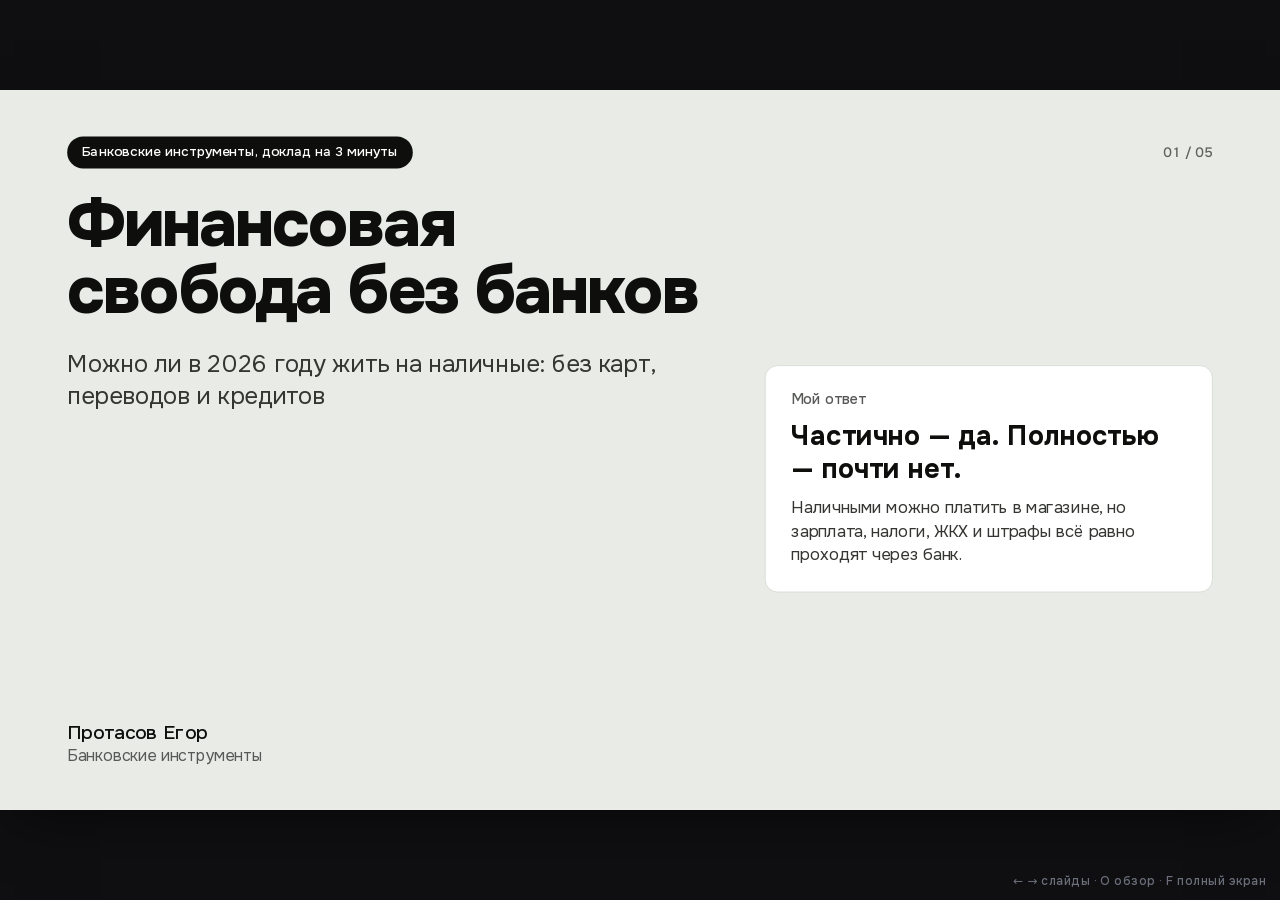
==== index.html @ 4c27ec91 "Дека: финансовая свобода без банков в 2026 году Co-Authored-By: Claude Opus 5.5 (1M context) <norepl" ====
<!doctype html>
<html lang="ru">
<head>
<meta charset="utf-8">
<meta name="viewport" content="width=device-width,initial-scale=1">
<meta name="robots" content="noindex, nofollow, noarchive, nosnippet">
<meta name="referrer" content="no-referrer">
<title>ЗАГОЛОВОК ДЕКИ</title>
<style>
@font-face{font-family: 'Onest'; font-style: normal; font-weight: 400 900; font-display: block; src:url([data-uri]) format('woff2'); unicode-range: U+0301, U+0400-045F, U+0490-0491, U+04B0-04B1, U+2116;}
@font-face{font-family: 'Onest'; font-style: normal; font-weight: 400 900; font-display: block; src:url([data-uri]) format('woff2'); unicode-range: U+0000-00FF, U+0131, U+0152-0153, U+02BB-02BC, U+02C6, U+02DA, U+02DC, U+0304, U+0308, U+0329, U+2000-206F, U+20AC, U+2122, U+2191, U+2193, U+2212, U+2215, U+FEFF, U+FFFD;}

:root{
  /* ТОКЕНЫ: палитра и шрифты берутся из DESIGN.md проекта. Меняется только этот блок,
     остальной CSS на токенах и переезжает на новую тему без правок. */
  --canvas:#E8EBE6; --surface:#FFFFFF; --ink:#0E0F0C; --charcoal:#343632; --slate:#565955; --steel:#5E615C;
  --hair:#D3D8CF; --hair2:#BCC3B6;
  --yel:#9FE870; --yel2:#8AD65C; --yel-l:#E2F6D5; --yel-d:#163300;
  --blue:#163300; --teal:#9FE870; --teal-l:#E2F6D5; --moss:#163300;
  --rose-l:#F8D4D5; --rose-d:#A72027; --coral:#E88A8E; --coral-l:#F8D4D5; --coral-d:#A72027;
  --orange-l:#FFE3CC; --orange-d:#7A3E00; --lav:#DDE7F0; --lav-d:#1F3A52; --ok:#2EAD4B; --dark:#163300;
  --fd:'Onest',system-ui,sans-serif; --ft:'Onest',system-ui,-apple-system,sans-serif; --fm:'Onest',system-ui,sans-serif;
}
*{box-sizing:border-box;margin:0;padding:0}
html,body{height:100%;background:#0F0F12;overflow:hidden}
body{font-family:var(--ft);color:var(--ink);-webkit-font-smoothing:antialiased;text-rendering:optimizeLegibility}
a{color:var(--blue)}

/* сцена 16:9 */
/* поля вокруг кадра подстраиваются под слайд: у тёмных и жёлтых рамка исчезает,
   светлый слайд лежит карточкой на глубоком фоне — белых полос по краям нет */
#stage{position:fixed;inset:0;overflow:hidden;background:var(--edge,#0F0F12);transition:background .3s ease}
#deck{position:absolute;left:50%;top:50%;width:1600px;height:900px;
  transform:translate(-50%,-50%) scale(var(--s,1));transform-origin:center center;
  background:var(--canvas);overflow:hidden;box-shadow:0 24px 70px -18px rgba(0,0,0,.55)}
/* режим снимка (?shot=1): без масштабирования сцены, кадр ровно 1600×900 — для QA и PDF */
html.shot,html.shot body{width:1600px;height:900px;background:#fff}
html.shot #stage{position:static;width:1600px;height:900px;background:#fff}
html.shot #deck{position:relative;left:auto;top:auto;transform:none;box-shadow:none}

/* слайд */
.s{position:absolute;inset:0;z-index:3;padding:58px 84px 54px;opacity:0;visibility:hidden;pointer-events:none;
  display:flex;flex-direction:column;background:var(--canvas)}
.s.live{opacity:1;visibility:visible;pointer-events:auto}
.s.dark{background:var(--dark);color:#fff}
.s.yellow{background:var(--yel)}

.top{display:flex;justify-content:space-between;align-items:center;margin-bottom:28px;flex:none}
.pill{font:500 17px/1 var(--ft);background:var(--ink);color:#fff;border-radius:999px;padding:11px 18px 12px;letter-spacing:.005em}
.dark .pill{background:#fff;color:var(--ink)}
.yellow .pill{background:var(--ink)}
.cnt{font:500 17px/1 var(--ft);color:var(--steel);font-variant-numeric:tabular-nums}
.dark .cnt{color:rgba(255,255,255,.55)}

h1{font:800 54px/1.06 var(--fd);letter-spacing:-.025em;margin:0 0 24px;max-width:1330px}
h1.xl{font-size:66px;line-height:1.04}
h1.md{font-size:42px}
.lead{font:400 27px/1.38 var(--ft);color:var(--charcoal);max-width:1180px;margin-bottom:26px}
.dark .lead{color:rgba(255,255,255,.72)}
.body{flex:1;min-height:0;display:flex;flex-direction:column}
.fill{flex:1;min-height:0}
.row{display:flex;gap:24px;align-items:stretch}
.row>*{min-width:0}
.g2,.g3,.g4,.g5{display:grid;gap:22px}
.g2{grid-template-columns:repeat(2,minmax(0,1fr))}
.g3{grid-template-columns:repeat(3,minmax(0,1fr))}
.g4{grid-template-columns:repeat(4,minmax(0,1fr))}
.g5{grid-template-columns:repeat(5,minmax(0,1fr))}
.g2>*,.g3>*,.g4>*,.g5>*{min-width:0}
.foot{margin-top:auto;padding-top:18px;font:400 18px/1.35 var(--ft);color:var(--steel)}
.foot b{color:var(--slate);font-weight:500}
.dark .foot{color:rgba(255,255,255,.5)}
.hl{background:var(--yel);padding:0 .14em;border-radius:5px;-webkit-box-decoration-break:clone;box-decoration-break:clone;color:var(--ink)}
.mono{font-family:var(--fm);font-weight:500}
b,strong{font-weight:600}

/* стикеры и карточки */
.sticky{border-radius:26px;padding:28px 30px;display:flex;flex-direction:column;gap:12px;min-height:0}
.sticky.tight{padding:22px 26px;gap:9px}
.sticky h4{font:500 24px/1.22 var(--fd);letter-spacing:-.01em}
.sticky p{font:400 21px/1.4 var(--ft);color:var(--charcoal)}
.sticky .big{font:600 62px/1 var(--fd);letter-spacing:-.03em;margin:4px 0 2px}
.sticky .lab{font:500 17px/1.3 var(--ft);color:var(--slate)}
.teal{background:var(--teal-l)} .teal .lab{color:var(--moss)}
.lav{background:var(--lav)} .lav .lab{color:var(--lav-d)}
.yel{background:var(--yel-l)} .yel .lab{color:var(--yel-d)}
.rose{background:var(--rose-l)} .rose .lab{color:var(--rose-d)}
.coral{background:var(--coral-l)} .coral .lab{color:var(--coral-d)}
.orange{background:var(--orange-l)} .orange .lab{color:var(--orange-d)}
.grey{background:var(--surface)}
.gold{background:var(--yel)}
.card{background:var(--surface);border:1px solid var(--hair);border-radius:16px;padding:22px 24px;display:flex;flex-direction:column;gap:10px;min-height:0}
.card h4{font:500 22px/1.25 var(--fd)}
.card p{font:400 20px/1.4 var(--ft);color:var(--charcoal)}
.dark .card{background:#2A2A2E;border-color:#3A3A40;color:#fff}
.dark .card p{color:rgba(255,255,255,.72)}

/* большая цифра */
.stat .n{font:600 82px/1 var(--fd);letter-spacing:-.035em;font-variant-numeric:tabular-nums}
.stat .n small{font-size:.5em;letter-spacing:-.02em}
.stat .l{font:400 21px/1.35 var(--ft);color:var(--slate);margin-top:10px;max-width:34ch}
.dark .stat .l{color:rgba(255,255,255,.62)}
.stat.sm .n{font-size:56px}

/* плитки логотипов */
.tiles{display:flex;flex-wrap:wrap;gap:14px;align-items:flex-start}
.tl{display:flex;flex-direction:column;align-items:center;gap:9px;font:500 16px/1.2 var(--ft);color:var(--slate);text-align:center;width:112px}
.tl.w{width:auto}
.tile{height:86px;min-width:86px;background:#fff;border:1px solid var(--hair);border-radius:18px;display:grid;place-items:center;padding:0 12px}
.tile .ic{width:46px;height:46px;fill:currentColor;display:block}
.tile.word{font:600 21px/1 var(--fd);letter-spacing:-.02em;padding:0 22px;white-space:nowrap}
.tile.sm{height:64px;min-width:64px;border-radius:14px}
.tile.sm .ic{width:34px;height:34px}
.tile.sm.word{font-size:17px;padding:0 16px}
.tile.big{height:120px;min-width:120px;border-radius:26px}
.tile.big .ic{width:66px;height:66px}
.tile.big.word{font-size:28px;padding:0 30px}
.dark .tile{border-color:transparent}

/* иконки-штрихи */
.ui{width:42px;height:42px;fill:none;stroke:currentColor;stroke-width:1.9;stroke-linecap:round;stroke-linejoin:round;flex:none}
.ui.lg{width:56px;height:56px;stroke-width:1.7}
.ui.sm{width:30px;height:30px;stroke-width:2.1}
.ui.xs{width:24px;height:24px;stroke-width:2.2}

/* список «работает / не работает» */
.plist{display:flex;flex-direction:column;gap:12px;margin-top:2px;list-style:none;min-width:0}
.plist li{display:grid;grid-template-columns:24px minmax(0,1fr);gap:14px;align-items:start;min-width:0}
.plist li>div{min-width:0}
.plist b{display:block;font:500 20px/1.26 var(--fd);letter-spacing:-.005em;margin-bottom:3px}
.plist i{display:block;font:400 18px/1.32 var(--ft);font-style:normal;color:var(--charcoal)}

/* окно браузера */
.browser{background:#fff;border:1px solid var(--hair);border-radius:16px;overflow:hidden;box-shadow:rgba(5,0,56,.08) 0 12px 32px -4px;display:flex;flex-direction:column;min-height:0;align-self:center;width:100%}
.browser .bar{height:40px;flex:none;background:var(--surface);border-bottom:1px solid var(--hair);display:flex;align-items:center;gap:8px;padding:0 14px}
.browser .bar i{width:11px;height:11px;border-radius:50%;background:var(--hair2);flex:none}
.browser .url{margin-left:10px;flex:1;height:25px;background:#fff;border:1px solid var(--hair);border-radius:8px;font:500 14px/23px var(--fm);color:var(--slate);padding:0 10px;overflow:hidden;white-space:nowrap;text-overflow:ellipsis}
.browser .shot{flex:none;aspect-ratio:1200/750;overflow:hidden;background:#fff}
.browser .shot img{display:block;width:100%;height:100%;object-fit:contain;object-position:center}

/* пайплайн шагов */
.pipe{display:flex;gap:16px;align-items:stretch;min-height:0}
.pipe .step{flex:1;min-width:0;background:var(--surface);border-radius:22px;padding:24px 26px;display:flex;flex-direction:column;gap:10px}
.pipe .arr{flex:none;width:30px;display:grid;place-items:center;color:var(--hair2)}
.pipe .arr svg{width:22px;height:22px;fill:none;stroke:currentColor;stroke-width:2.4;stroke-linecap:round;stroke-linejoin:round}
.step h4{font:500 23px/1.22 var(--fd)}
.step p{font:400 20px/1.4 var(--ft);color:var(--charcoal)}
.step .hd{display:flex;align-items:center;gap:14px;margin-bottom:4px}
.num{width:44px;height:44px;border-radius:50%;background:var(--ink);color:#fff;font:600 19px/44px var(--fd);text-align:center;flex:none;font-variant-numeric:tabular-nums}
.num.y{background:var(--yel);color:var(--ink)}
.num.w{background:#fff;color:var(--ink)}
.dark .num{background:var(--yel);color:var(--ink)}

/* нумерованная легенда рядом со схемой или макетом */
.legend{display:flex;flex-direction:column;gap:14px}
.legend .li{display:flex;gap:14px;align-items:flex-start}
.legend .li .m{width:32px;height:32px;border-radius:50%;background:var(--ink);color:#fff;font:600 15px/32px var(--fd);text-align:center;flex:none}
.legend .li h5{font:500 21px/1.25 var(--fd);margin-bottom:4px}
.legend .li p{font:400 19px/1.38 var(--ft);color:var(--charcoal)}

/* таблица */
.tbl{display:grid;grid-template-columns:230px minmax(0,1fr) minmax(0,1fr);border-top:2px solid var(--ink)}
.tbl>div{padding:16px 18px;border-bottom:1px solid var(--hair);font:400 21px/1.35 var(--ft);color:var(--charcoal);min-width:0}
.tbl .h{font:500 19px/1.2 var(--ft);color:var(--slate);padding-top:12px;padding-bottom:12px}
.tbl.dense>div{padding-top:11px;padding-bottom:11px}
.tbl .k{font:500 21px/1.3 var(--fd);color:var(--ink);letter-spacing:-.01em}
.tbl .geo{background:var(--rose-l)}

/* чек-лист */
.chk{display:grid;grid-template-columns:repeat(2,minmax(0,1fr));gap:16px 22px}
.ck{display:flex;gap:18px;align-items:flex-start;padding:20px 24px;background:var(--surface);border-radius:18px;min-height:0}
.ck h5{font:500 22px/1.25 var(--fd);margin-bottom:6px}
.ck p{font:400 19px/1.38 var(--ft);color:var(--charcoal)}
.ck .mono{font-size:18px;color:var(--ink);background:#fff;border:1px solid var(--hair);border-radius:6px;padding:1px 7px}

/* словарь */
.kv{display:grid;grid-template-columns:repeat(3,minmax(0,1fr));gap:18px}
.kv .it{background:var(--surface);border-radius:20px;padding:24px 26px;display:flex;flex-direction:column;gap:8px}
.kv .k{font:500 25px/1.2 var(--fd);letter-spacing:-.01em}
.kv .k small{font:500 17px/1.2 var(--fm);color:var(--slate);display:block;margin-top:5px}
.kv .v{font:400 20px/1.4 var(--ft);color:var(--charcoal)}

/* график */
.chart{display:flex;flex-direction:column;gap:12px;min-height:0}
.chart svg{display:block;max-width:100%;height:auto}
.chart .cap{font:400 18px/1.35 var(--ft);color:var(--slate)}
.leg{display:flex;gap:22px;flex-wrap:wrap;font:500 18px/1.2 var(--ft);color:var(--slate)}
.leg i{width:14px;height:14px;border-radius:4px;display:inline-block;margin-right:8px;vertical-align:-2px}
.ax{font:500 15px var(--ft);fill:var(--steel)}
.val{font:600 17px var(--fd);fill:var(--ink)}
.val.w{fill:#fff}

/* запрос-карточка */
.qcard{background:#fff;border:1px solid var(--hair);border-radius:16px;padding:18px 20px;display:flex;flex-direction:column;gap:8px}
.qcard .q{font:500 21px/1.3 var(--fm);color:var(--ink);word-break:break-word}
.qcard .meta{font:400 17px/1.3 var(--ft);color:var(--slate)}

/* разделители */
.divn{font:600 150px/1 var(--fd);letter-spacing:-.045em;color:var(--yel);font-variant-numeric:tabular-nums}
.divt{font:600 62px/1.06 var(--fd);letter-spacing:-.025em;max-width:1000px}
.divs{font:400 26px/1.42 var(--ft);color:rgba(255,255,255,.66);max-width:900px;margin-top:22px}
.divlist{display:flex;flex-direction:column;gap:14px;font:400 23px/1.35 var(--ft);color:rgba(255,255,255,.72)}
.divlist span{padding-left:22px;position:relative}
.divlist span::before{content:"";position:absolute;left:0;top:.55em;width:9px;height:9px;border-radius:50%;background:var(--yel)}

/* обложка */
.cover h1{font-size:96px;line-height:.98;letter-spacing:-.035em;margin:0}
.cover .sub{font:400 30px/1.35 var(--ft);color:var(--charcoal);max-width:760px;margin-top:28px}
.cover .who{margin-top:auto;display:flex;gap:40px;align-items:flex-end}
.cover .who b{font:500 24px/1.3 var(--ft)}
.cover .who span{font:400 20px/1.35 var(--ft);color:var(--slate)}
.stack{position:relative}
.stack .tile{position:absolute;box-shadow:rgba(5,0,56,.10) 0 10px 26px -6px}

/* источники */
.src{display:grid;grid-template-columns:1fr 1fr;gap:0 26px;align-content:start}
.srow{display:grid;grid-template-columns:minmax(0,1fr) auto;gap:3px 16px;padding:9px 0;border-bottom:1px solid var(--hair);align-items:baseline}
.srow .num{width:auto;height:auto;border-radius:0;background:none;color:var(--ink);font:500 18px/1.28 var(--ft);text-align:left}
.srow .lnk{font:500 14px/1.3 var(--fm);color:var(--blue);white-space:nowrap}
.srow .whr{grid-column:1/-1;font:400 15px/1.28 var(--ft);color:var(--steel)}

/* анимация появления — только там, где порядок имеет смысл */
.s.live .r{animation:up .5s cubic-bezier(.22,.75,.2,1) both;animation-delay:calc(var(--i,0)*90ms)}
@keyframes up{from{opacity:0;transform:translateY(12px)}to{opacity:1;transform:none}}

/* переход */
#wipe{position:absolute;inset:0;z-index:20;pointer-events:none;opacity:0;background:var(--yel)}
#wipe.go{animation:sweep .38s cubic-bezier(.62,0,.36,1)}
@keyframes sweep{0%{opacity:1;transform:scaleX(0);transform-origin:left center}48%{opacity:1;transform:scaleX(1);transform-origin:left center}
  52%{opacity:1;transform:scaleX(1);transform-origin:right center}100%{opacity:1;transform:scaleX(0);transform-origin:right center}}
.s.in{animation:slidein .32s cubic-bezier(.22,.75,.2,1)}
@keyframes slidein{0%{opacity:0;transform:translateY(var(--dy,10px))}100%{opacity:1;transform:none}}

/* обзор: миниатюры настоящих слайдов с подписью */
#ov{position:fixed;inset:0;z-index:40;background:#0F0F12;display:none;
  grid-template-columns:repeat(auto-fill,minmax(280px,1fr));gap:22px 20px;padding:34px 34px 44px;overflow:auto;align-content:start}
#ov.on{display:grid}
.ovc{background:none;border:0;padding:0;margin:0;cursor:pointer;display:flex;flex-direction:column;gap:9px;text-align:left;font-family:var(--ft)}
.ovc:focus-visible{outline:none}
.ovf{position:relative;width:100%;aspect-ratio:16/9;border-radius:10px;overflow:hidden;background:var(--canvas);
  outline:2px solid transparent;outline-offset:2px;transition:outline-color .15s}
.ovc:hover .ovf,.ovc:focus-visible .ovf,.ovc.cur .ovf{outline-color:var(--yel)}
.ovf .mini{position:absolute;left:0;top:0;width:1600px;height:900px;transform-origin:0 0;
  opacity:1!important;visibility:visible!important;pointer-events:none;animation:none!important}
.ovf .mini *{animation:none!important}
.ovcap{display:flex;gap:9px;align-items:baseline;min-width:0}
.ovcap .n{font:500 12px/1.3 var(--fm);color:#6B6F7A;font-variant-numeric:tabular-nums;flex:none}
.ovcap .t{font:400 14px/1.3 var(--ft);color:rgba(255,255,255,.86);overflow:hidden;text-overflow:ellipsis;white-space:nowrap}
.ovc.cur .ovcap .t{color:var(--yel)}
#help{position:fixed;right:14px;bottom:11px;z-index:30;font:500 12px var(--ft);color:#6B6F7A;letter-spacing:.04em;transition:opacity .5s;pointer-events:none}
#help.hide{opacity:0}
:focus-visible{outline:2px solid var(--blue);outline-offset:3px}
@media (prefers-reduced-motion:reduce){#wipe.go,.s.in{animation:none}.s.live .r{animation:none;opacity:1;transform:none}#stage{transition:none}}

/* печать */
@media print{
  @page{size:1600px 900px;margin:0}
  #stage{background:#fff!important}
  #deck{box-shadow:none!important}
  html,body{overflow:visible;height:auto;background:#fff}
  #stage{position:static;display:block}
  #deck{position:static;left:auto;top:auto;transform:none;width:1600px;height:auto;overflow:visible}
  #help,#ov,#wipe{display:none!important}
  .s{position:relative;inset:auto;width:1600px;height:900px;opacity:1!important;visibility:visible!important;page-break-after:always;break-after:page}
  .s:last-of-type{page-break-after:auto;break-after:auto}
  .s .r{opacity:1!important;transform:none!important;animation:none!important}
}

/* ═══ тема «без банков»: вердикты и сцена касс ═══ */
.vd{display:inline-flex;align-items:center;gap:8px;border-radius:999px;padding:8px 16px 9px;font:600 19px/1.1 var(--ft);white-space:nowrap}
.vd.vcash{background:var(--orange-l);color:var(--orange-d)}
.vd.vbank{background:#fff;color:var(--ink);box-shadow:inset 0 0 0 1.5px var(--hair2)}
.vd.vcard{background:var(--yel);color:var(--yel-d)}
.vd.vno{background:var(--coral-l);color:var(--coral-d)}
.vd i{width:10px;height:10px;border-radius:50%;background:currentColor;flex:none}
.day{display:grid;grid-template-columns:minmax(0,.9fr) minmax(0,1.5fr) 270px;border-top:2px solid var(--ink)}
.day>div{padding:11px 16px;border-bottom:1px solid var(--hair2);font:400 20px/1.32 var(--ft);color:var(--charcoal);min-width:0;display:flex;align-items:center}
.day .h{font:500 18px/1.2 var(--ft);color:var(--slate);padding-top:10px;padding-bottom:10px}
.day .k{font:700 22px/1.2 var(--fd);color:var(--ink);gap:12px}
.day .k .ui{width:28px;height:28px;flex:none}
.lanes{display:flex;gap:16px;align-items:flex-end}
.lane{flex:1;min-width:0;display:flex;flex-direction:column;align-items:center;gap:12px}
.queue{display:flex;flex-direction:column;align-items:center;gap:8px}
.person{width:48px;height:48px;border-radius:50%;background:var(--orange-d);display:grid;place-items:center}
.person .ui{width:28px;height:28px;stroke:#fff}
.person.free{background:transparent;box-shadow:inset 0 0 0 2px var(--hair2)}
.till{width:100%;height:150px;border-radius:20px;display:flex;flex-direction:column;align-items:center;justify-content:center;gap:8px;padding:0 8px;text-align:center;font:600 18px/1.2 var(--ft)}
.till .ui{width:34px;height:34px}
.till.cash{background:var(--orange-l);color:var(--orange-d)}
.till.self{background:var(--yel);color:var(--yel-d)}
.facts{display:flex;flex-direction:column;gap:20px;min-width:0}
.facts .fi{display:grid;grid-template-columns:30px minmax(0,1fr);gap:16px;align-items:start;min-width:0}
.facts .fi>div{min-width:0}
.facts b{display:block;font:700 24px/1.2 var(--fd);color:var(--ink);margin-bottom:4px}
.facts i{display:block;font:400 20px/1.36 var(--ft);font-style:normal;color:var(--charcoal)}
.lane .cap{font:500 17px/1.25 var(--ft);color:var(--slate);text-align:center}
</style>
</head>
<body>
<div id="stage"><div id="deck"><svg xmlns="http://www.w3.org/2000/svg" style="display:none"></svg>
<div id="wipe"></div><section class="s cover" data-t="Обложка"><div class="top"><span class="pill">Банковские инструменты, доклад на 3 минуты</span><span class="cnt"></span></div><div class="body cover"><div class="row fill" style="gap:48px"><div style="flex:1;display:flex;flex-direction:column;min-width:0"><h1 style="font-size:84px;line-height:1">Финансовая свобода без банков</h1><p class="sub">Можно ли в 2026 году жить на наличные: без карт, переводов и кредитов</p><div class="who"><div><b>Протасов Егор</b><br><span>Банковские инструменты</span></div></div></div><div style="width:560px;flex:none;display:flex;flex-direction:column;gap:18px;justify-content:center"><div class="card" style="padding:30px 32px;gap:14px"><span class="lab" style="font:500 18px/1.3 var(--ft);color:var(--slate)">Мой ответ</span><p style="font:700 34px/1.2 var(--fd);color:var(--ink)">Частично — да. Полностью — почти нет.</p><p style="font:400 21px/1.4 var(--ft)">Наличными можно платить в магазине, но зарплата, налоги, ЖКХ и штрафы всё равно проходят через банк.</p></div></div></div></div></section><section class="s " data-t="Один день без карты"><div class="top"><span class="pill">Один день без карты</span><span class="cnt"></span></div><h1>Наличными просто проходят два платежа из восьми. Ещё три — только в отделении</h1><div class="body"><div class="day" style="margin:auto 0"><div class="h">Платёж</div><div class="h">Как заплатить без карты</div><div class="h">Итог</div><div class="k"><svg class="ui " viewBox="0 0 24 24" aria-hidden="true"><path d="M3.5 7.5h15a2 2 0 0 1 2 2v9a2 2 0 0 1-2 2h-15z"/><path d="M3.5 7.5 15 3.5v4"/><circle cx="16.5" cy="14" r="1.2"/></svg>Зарплата</div><div>Законно в кассе (ст. 136 ТК), но 86% получают доход на карту</div><div><span class="vd vcash"><i></i>можно, но редко</span></div><div class="k"><svg class="ui " viewBox="0 0 24 24" aria-hidden="true"><path d="M3 11.5 12 4l9 7.5"/><path d="M5.5 10v10h13V10"/></svg>ЖКХ</div><div>На почте или в кассе банка, обычно с комиссией</div><div><span class="vd vbank"><i></i>только в отделении</span></div><div class="k"><svg class="ui " viewBox="0 0 24 24" aria-hidden="true"><path d="M6 2.5h9l3 3v16H6z"/><path d="M9 10h6M9 14h6M9 18h3"/></svg>Налоги</div><div>По квитанции в банке, на почте или в МФЦ</div><div><span class="vd vbank"><i></i>только в отделении</span></div><div class="k"><svg class="ui " viewBox="0 0 24 24" aria-hidden="true"><path d="M4 16.5V12l2-5h12l2 5v4.5"/><path d="M3 16.5h18"/><circle cx="7.5" cy="16.5" r="1.8"/><circle cx="16.5" cy="16.5" r="1.8"/><path d="M4.5 12h15"/></svg>Штрафы ГИБДД</div><div>В кассе банка или на почте, возможна комиссия</div><div><span class="vd vbank"><i></i>только в отделении</span></div><div class="k"><svg class="ui " viewBox="0 0 24 24" aria-hidden="true"><rect x="3.5" y="3.5" width="17" height="17" rx="3"/><path d="M9.5 17V7.5h3.5a3 3 0 0 1 0 6H9.5"/></svg>Парковка в Москве</div><div>Паркоматы наличные не берут, 95% платят в приложении</div><div><span class="vd vcard"><i></i>только через банк</span></div><div class="k"><svg class="ui " viewBox="0 0 24 24" aria-hidden="true"><path d="M5 8h14l-1 12.5H6z"/><path d="M9 8V6.5a3 3 0 0 1 6 0V8"/></svg>Маркетплейс</div><div>WB — только онлайн, Ozon — через свои банкоматы до 15 тыс. ₽</div><div><span class="vd vcard"><i></i>только через банк</span></div><div class="k"><svg class="ui " viewBox="0 0 24 24" aria-hidden="true"><rect x="2.5" y="5.5" width="19" height="13" rx="2.2"/><path d="M2.5 10h19"/><path d="M6 15h4"/></svg>Касса самообслуживания</div><div>Только карта и СБП, наличные не принимает</div><div><span class="vd vcard"><i></i>только через банк</span></div><div class="k"><svg class="ui " viewBox="0 0 24 24" aria-hidden="true"><path d="M3.5 9.5 5 4.5h14l1.5 5"/><path d="M3.5 9.5h17v2a2.8 2.8 0 0 1-5.6 0 2.8 2.8 0 0 1-5.8 0 2.8 2.8 0 0 1-5.6 0z"/><path d="M5 12.5v8h14v-8"/></svg>Касса с кассиром</div><div>Обязана принять наличные: ст. 140 ГК, штраф до 50 тыс. ₽</div><div><span class="vd vcash"><i></i>наличными можно</span></div></div><p class="foot">ТК РФ ст. 136, НК РФ ст. 45, ГК РФ ст. 140, КоАП ст. 14.8; Почта России; АМПП (2023); РБК и iXBT — Ozon, 28.09.2026; X5 (2023); доход на карту — опрос Банка России о платёжном поведении, 2025.</p></div></section><section class="s " data-t="Безнал растёт"><div class="top"><span class="pill">Куда движется</span><span class="cnt"></span></div><h1>Безнал за шесть лет вырос с 65 до 88% розничных покупок, банкоматов стало на треть меньше</h1><div class="body"><div class="row fill" style="gap:34px;align-items:center"><div class="chart" style="flex:1.3"><svg viewBox="0 0 860 470" width="860" height="470" aria-hidden="true"><line x1="64" x2="830" y1="420.0" y2="420.0" stroke="#C9D0C3" stroke-width="1"/><text class="ax" x="54" y="425.0" text-anchor="end">50%</text><line x1="64" x2="830" y1="342.0" y2="342.0" stroke="#C9D0C3" stroke-width="1"/><text class="ax" x="54" y="347.0" text-anchor="end">60%</text><line x1="64" x2="830" y1="264.0" y2="264.0" stroke="#C9D0C3" stroke-width="1"/><text class="ax" x="54" y="269.0" text-anchor="end">70%</text><line x1="64" x2="830" y1="186.0" y2="186.0" stroke="#C9D0C3" stroke-width="1"/><text class="ax" x="54" y="191.0" text-anchor="end">80%</text><line x1="64" x2="830" y1="108.0" y2="108.0" stroke="#C9D0C3" stroke-width="1"/><text class="ax" x="54" y="113.0" text-anchor="end">90%</text><line x1="64" x2="830" y1="30.0" y2="30.0" stroke="#C9D0C3" stroke-width="1"/><text class="ax" x="54" y="35.0" text-anchor="end">100%</text><path d="M64.0,420 L64.0,305.3 L191.7,261.7 L319.3,240.6 L447.0,200.8 L574.7,159.5 L702.3,140.8 L830.0,123.6 L830.0,420 Z" fill="#E2F6D5"/><path d="M64.0,305.3 L191.7,261.7 L319.3,240.6 L447.0,200.8 L574.7,159.5 L702.3,140.8 L830.0,123.6" fill="none" stroke="#163300" stroke-width="4" stroke-linejoin="round"/><circle cx="64.0" cy="305.3" r="6" fill="#fff" stroke="#163300" stroke-width="3"/><text class="val" x="64.0" y="287.3" text-anchor="middle" style="font-size:18px">64,7%</text><text class="ax" x="64.0" y="454" text-anchor="middle" style="font-size:17px">2019</text><circle cx="191.7" cy="261.7" r="6" fill="#fff" stroke="#163300" stroke-width="3"/><text class="val" x="191.7" y="243.7" text-anchor="middle" style="font-size:18px">70,3%</text><text class="ax" x="191.7" y="454" text-anchor="middle" style="font-size:17px">2020</text><circle cx="319.3" cy="240.6" r="6" fill="#fff" stroke="#163300" stroke-width="3"/><text class="val" x="319.3" y="222.6" text-anchor="middle" style="font-size:18px">≈73%</text><text class="ax" x="319.3" y="454" text-anchor="middle" style="font-size:17px">2021</text><circle cx="447.0" cy="200.8" r="6" fill="#fff" stroke="#163300" stroke-width="3"/><text class="val" x="447.0" y="182.8" text-anchor="middle" style="font-size:18px">78,1%</text><text class="ax" x="447.0" y="454" text-anchor="middle" style="font-size:17px">2022</text><circle cx="574.7" cy="159.5" r="6" fill="#fff" stroke="#163300" stroke-width="3"/><text class="val" x="574.7" y="141.5" text-anchor="middle" style="font-size:18px">83,4%</text><text class="ax" x="574.7" y="454" text-anchor="middle" style="font-size:17px">2023</text><circle cx="702.3" cy="140.8" r="6" fill="#fff" stroke="#163300" stroke-width="3"/><text class="val" x="702.3" y="122.8" text-anchor="middle" style="font-size:18px">85,8%</text><text class="ax" x="702.3" y="454" text-anchor="middle" style="font-size:17px">2024</text><circle cx="830.0" cy="123.6" r="9" fill="#9FE870" stroke="#163300" stroke-width="3"/><text class="val" x="836.0" y="105.6" text-anchor="end" style="font-size:24px">88,0%</text><text class="ax" x="830.0" y="454" text-anchor="middle" style="font-size:17px">2025</text></svg><div class="leg"><span>доля безналичных платежей в розничном обороте, Банк России</span></div></div><div style="flex:1;display:flex;flex-direction:column;gap:16px"><div class="facts"><div class="fi"><svg class="ui sm" viewBox="0 0 24 24" aria-hidden="true"><rect x="2.5" y="5.5" width="19" height="13" rx="2.2"/><path d="M2.5 10h19"/><path d="M6 15h4"/></svg><div><b>94% взрослых с картой</b><i>86% получают доход сразу на карту.</i></div></div><div class="fi"><svg class="ui sm" viewBox="0 0 24 24" aria-hidden="true"><rect x="2.5" y="6" width="19" height="12" rx="1.8"/><circle cx="12" cy="12" r="2.6"/><path d="M6 9.5v5M18 9.5v5"/></svg><div><b>Банкоматов −32%</b><i>Было 202,6 тыс. в начале 2020 года, стало 137,9 тыс.</i></div></div><div class="fi"><svg class="ui sm" viewBox="0 0 24 24" aria-hidden="true"><path d="M3 11.5 12 4l9 7.5"/><path d="M5.5 10v10h13V10"/></svg><div><b>Офисов банков всё меньше</b><i>22 355 в начале 2026 года, 20 869 на 1 сентября.</i></div></div><div class="fi"><svg class="ui sm" viewBox="0 0 24 24" aria-hidden="true"><path d="M13 2.5 5 13.5h6l-1 8 8-11h-6z"/></svg><div><b>СБП: 18,3 млрд переводов</b><i>За 2025 год на 103 трлн ₽, в 1,4 раза больше, чем годом раньше.</i></div></div></div></div></div><p class="foot">Банк России: стратегии НПС 2021–2023, итоги 2022 и 2023 годов; 2024–2025 — Интерфакс со ссылкой на ЦБ; 2021 — около 73%, округлено ЦБ. Банкоматы и офисы — статистика НПС и банковского сектора; СБП — обзор за IV кв. 2025; карты — опрос ЦБ и НАФИ, 2025.</p></div></section><section class="s " data-t="Что дальше"><div class="top"><span class="pill">Что дальше</span><span class="cnt"></span></div><h1>Государство ведёт платежи в цифру, а наличных на руках вдвое больше, чем в 2020 году</h1><div class="body"><div class="g2" style="margin:auto 0;align-items:stretch"><div class="sticky teal tight"><span class="lab">Толкает в безнал</span><div class="facts"><div class="fi"><svg class="ui sm" viewBox="0 0 24 24" aria-hidden="true"><path d="M3.5 7.5h15a2 2 0 0 1 2 2v9a2 2 0 0 1-2 2h-15z"/><path d="M3.5 7.5 15 3.5v4"/><circle cx="16.5" cy="14" r="1.2"/></svg><div><b>Цифровой рубль с 1 сентября 2026</b><i>Крупнейшие банки и магазины с выручкой от 120 млн ₽. За три недели почти 200 тыс. счетов. С 2027 и 2028 года — остальные.</i></div></div><div class="fi"><svg class="ui sm" viewBox="0 0 24 24" aria-hidden="true"><rect x="3.5" y="3.5" width="7" height="7" rx="1"/><rect x="13.5" y="3.5" width="7" height="7" rx="1"/><rect x="3.5" y="13.5" width="7" height="7" rx="1"/><path d="M13.5 13.5h3v3M20.5 13.5v7h-4M13.5 17.5v3"/></svg><div><b>QR и биометрия</b><i>1,1 млрд оплат за второй квартал 2026 года на 1,7 трлн ₽.</i></div></div><div class="fi"><svg class="ui sm" viewBox="0 0 24 24" aria-hidden="true"><rect x="2.5" y="5.5" width="19" height="13" rx="2.2"/><path d="M2.5 10h19"/><path d="M6 15h4"/></svg><div><b>Кассы самообслуживания</b><i>У X5 это 69 тыс. касс из 140 тыс. Их предпочитают 55% покупателей.</i></div></div></div></div><div class="sticky tight" style="background:var(--orange-l)"><span class="lab" style="color:var(--orange-d)">Держит наличные</span><div class="facts"><div class="fi"><svg class="ui sm" viewBox="0 0 24 24" aria-hidden="true"><rect x="2.5" y="6" width="19" height="12" rx="1.8"/><circle cx="12" cy="12" r="2.6"/><path d="M6 9.5v5M18 9.5v5"/></svg><div><b>20,7 трлн ₽ наличными</b><i>В 2,1 раза больше, чем в начале 2020 года, и +20,9% за год.</i></div></div><div class="fi"><svg class="ui sm" viewBox="0 0 24 24" aria-hidden="true"><circle cx="12" cy="8" r="4"/><path d="M4 21a8 8 0 0 1 16 0"/></svg><div><b>48% не могут без наличных</b><i>27% прямо их предпочитают, 36% хранят сбережения в купюрах.</i></div></div><div class="fi"><svg class="ui sm" viewBox="0 0 24 24" aria-hidden="true"><path d="M5 21V4"/><path d="M5 4h12l-2 4 2 4H5"/></svg><div><b>Первый рост наличных платежей</b><i>Банк России в 2026 году впервые отметил, что платежей наличными стало больше.</i></div></div></div></div></div><p class="foot">Закон 248-ФЗ и Банк России; Интерфакс, 23.09.2026 — счета цифрового рубля; обзор НПС за II кв. 2026; X5 (2026), SuperJob (09.2026); денежные агрегаты ЦБ на 1.09.2026; опрос ЦБ о платёжном поведении, 2025; Коммерсантъ, 04.09.2026.</p></div></section><section class="s " data-t="Мой вывод"><div class="top"><span class="pill">Мой вывод</span><span class="cnt"></span></div><h1>Наличные мне нравятся, но в очередь к одной кассе, когда шесть свободны, я не встану</h1><div class="body"><div class="row fill" style="gap:40px;align-items:flex-end"><div style="flex:1.45;min-width:0"><div class="lanes"><div class="lane"><div class="queue"><div class="person"><svg class="ui " viewBox="0 0 24 24" aria-hidden="true"><circle cx="12" cy="8" r="4"/><path d="M4 21a8 8 0 0 1 16 0"/></svg></div><div class="person"><svg class="ui " viewBox="0 0 24 24" aria-hidden="true"><circle cx="12" cy="8" r="4"/><path d="M4 21a8 8 0 0 1 16 0"/></svg></div><div class="person"><svg class="ui " viewBox="0 0 24 24" aria-hidden="true"><circle cx="12" cy="8" r="4"/><path d="M4 21a8 8 0 0 1 16 0"/></svg></div><div class="person"><svg class="ui " viewBox="0 0 24 24" aria-hidden="true"><circle cx="12" cy="8" r="4"/><path d="M4 21a8 8 0 0 1 16 0"/></svg></div><div class="person"><svg class="ui " viewBox="0 0 24 24" aria-hidden="true"><circle cx="12" cy="8" r="4"/><path d="M4 21a8 8 0 0 1 16 0"/></svg></div></div><div class="till cash"><svg class="ui " viewBox="0 0 24 24" aria-hidden="true"><rect x="2.5" y="6" width="19" height="12" rx="1.8"/><circle cx="12" cy="12" r="2.6"/><path d="M6 9.5v5M18 9.5v5"/></svg><span>Кассир</span></div><span class="cap">очередь</span></div><div class="lane"><div class="queue"></div><div class="till self"><svg class="ui " viewBox="0 0 24 24" aria-hidden="true"><rect x="2.5" y="5.5" width="19" height="13" rx="2.2"/><path d="M2.5 10h19"/><path d="M6 15h4"/></svg><span>Карта или QR</span></div><span class="cap">свободна</span></div><div class="lane"><div class="queue"></div><div class="till self"><svg class="ui " viewBox="0 0 24 24" aria-hidden="true"><rect x="2.5" y="5.5" width="19" height="13" rx="2.2"/><path d="M2.5 10h19"/><path d="M6 15h4"/></svg><span>Карта или QR</span></div><span class="cap">свободна</span></div><div class="lane"><div class="queue"></div><div class="till self"><svg class="ui " viewBox="0 0 24 24" aria-hidden="true"><rect x="2.5" y="5.5" width="19" height="13" rx="2.2"/><path d="M2.5 10h19"/><path d="M6 15h4"/></svg><span>Карта или QR</span></div><span class="cap">свободна</span></div><div class="lane"><div class="queue"></div><div class="till self"><svg class="ui " viewBox="0 0 24 24" aria-hidden="true"><rect x="2.5" y="5.5" width="19" height="13" rx="2.2"/><path d="M2.5 10h19"/><path d="M6 15h4"/></svg><span>Карта или QR</span></div><span class="cap">свободна</span></div><div class="lane"><div class="queue"></div><div class="till self"><svg class="ui " viewBox="0 0 24 24" aria-hidden="true"><rect x="2.5" y="5.5" width="19" height="13" rx="2.2"/><path d="M2.5 10h19"/><path d="M6 15h4"/></svg><span>Карта или QR</span></div><span class="cap">свободна</span></div><div class="lane"><div class="queue"></div><div class="till self"><svg class="ui " viewBox="0 0 24 24" aria-hidden="true"><rect x="2.5" y="5.5" width="19" height="13" rx="2.2"/><path d="M2.5 10h19"/><path d="M6 15h4"/></svg><span>Карта или QR</span></div><span class="cap">свободна</span></div></div></div><div style="flex:1;display:flex;flex-direction:column;gap:16px"><div class="sticky tight" style="background:var(--orange-l)"><span class="lab" style="color:var(--orange-d)">Наличными</span><h4>Еда и мелкие траты</h4><p>Купюры в кошельке — видно, сколько ушло за неделю. Это и есть чувство контроля.</p></div><div class="sticky teal tight"><span class="lab">Через банк</span><h4>Всё обязательное</h4><p>Зарплата, ЖКХ, налоги, штрафы, парковка, заказы. Здесь без карты либо нельзя, либо очередь и комиссия.</p></div></div></div><p class="foot">Кассы самообслуживания принимают карты и СБП, наличные — нет (X5). Их предпочитают 55% покупателей, SuperJob, сентябрь 2026.</p></div></section></div></div>
<div id="ov" role="dialog" aria-label="Все слайды" aria-modal="true"></div>
<div id="help">← → слайды · O обзор · F полный экран</div>
<script>
(function(){
  'use strict';
  var deck=document.getElementById('deck'), stage=document.getElementById('stage'), slides=[].slice.call(deck.querySelectorAll('.s')), wipe=document.getElementById('wipe'),
      ov=document.getElementById('ov'), help=document.getElementById('help'), cur=0, total=slides.length,
      reduce=window.matchMedia('(prefers-reduced-motion:reduce)').matches;
  var shot=location.search.indexOf('shot')>=0; if(shot) document.documentElement.classList.add('shot');
  function fit(){ if(shot) return; deck.style.setProperty('--s', Math.min(window.innerWidth/1600, window.innerHeight/900)); }
  window.addEventListener('resize',function(){ fit(); if(ov.classList.contains('on')) scaleOv(); },{passive:true}); fit();
  function show(n,dir){
    n=Math.max(0,Math.min(total-1,n));
    if(n===cur && slides[cur].classList.contains('live')) return;
    slides[cur].classList.remove('live','in'); cur=n;
    var el=slides[cur]; el.classList.add('live');
    if(!reduce){ el.style.setProperty('--dy',(dir<0?-10:10)+'px'); void el.offsetWidth; el.classList.add('in');
      wipe.classList.remove('go'); void wipe.offsetWidth; wipe.classList.add('go'); }
    stage.style.setProperty('--edge', el.classList.contains('dark') ? '#1C1C1E' : el.classList.contains('yellow') ? '#FFD02F' : '#0F0F12');
    var rs=el.querySelectorAll('.r'), i; for(i=0;i<rs.length;i++) rs[i].style.animation='none'; void el.offsetWidth; for(i=0;i<rs.length;i++) rs[i].style.animation='';
    if(ov.classList.contains('on')) syncOv();
    try{ history.replaceState(null,'','#'+(cur+1)); }catch(e){}
  }
  var next=function(){ show(cur+1,1); }, prev=function(){ show(cur-1,-1); };
  var ovBuilt=false;
  function scaleOv(){ var fs=ov.querySelectorAll('.ovf'); for(var i=0;i<fs.length;i++){
      var m=fs[i].firstChild; if(m) m.style.transform='scale('+(fs[i].clientWidth/1600)+')'; } }
  function buildOv(){
    if(ovBuilt){ scaleOv(); return; }
    ov.innerHTML='';
    slides.forEach(function(s,i){
      var b=document.createElement('button'); b.className='ovc'+(i===cur?' cur':'');
      b.setAttribute('aria-label','Слайд '+(i+1)+': '+(s.getAttribute('data-t')||''));
      var f=document.createElement('div'); f.className='ovf';
      /* миниатюра — копия настоящего слайда, уменьшенная transform-ом */
      var m=s.cloneNode(true); m.className=s.className.replace(/\blive\b|\bin\b/g,'')+' mini'; m.removeAttribute('data-t');
      f.appendChild(m);
      var cap=document.createElement('div'); cap.className='ovcap';
      var n=document.createElement('span'); n.className='n'; n.textContent=String(i+1).padStart(2,'0');
      var tt=document.createElement('span'); tt.className='t'; tt.textContent=s.getAttribute('data-t')||'';
      cap.appendChild(n); cap.appendChild(tt);
      b.appendChild(f); b.appendChild(cap);
      b.addEventListener('click',function(){ toggleOv(false); show(i, i>cur?1:-1); });
      ov.appendChild(b);
    });
    ovBuilt=true; scaleOv();
  }
  function syncOv(){ for(var i=0;i<ov.children.length;i++) ov.children[i].classList.toggle('cur', i===cur); }
  function toggleOv(on){ var want=(on===undefined)?!ov.classList.contains('on'):on; ov.classList.toggle('on',want);
    if(want){ buildOv(); syncOv(); var c=ov.querySelector('.cur'); if(c){ c.focus(); c.scrollIntoView({block:'center'}); } } }
  document.addEventListener('keydown',function(e){
    if(e.metaKey||e.ctrlKey||e.altKey) return; var k=e.key;
    if(ov.classList.contains('on')){ if(k==='Escape'||k==='o'||k==='O'||k==='щ'||k==='Щ'){ e.preventDefault(); toggleOv(false); } return; }
    if(k==='ArrowRight'||k==='PageDown'||k===' '||k==='Enter'||k==='ArrowDown'){ e.preventDefault(); next(); }
    else if(k==='ArrowLeft'||k==='PageUp'||k==='ArrowUp'||k==='Backspace'){ e.preventDefault(); prev(); }
    else if(k==='Home'){ e.preventDefault(); show(0,-1); } else if(k==='End'){ e.preventDefault(); show(total-1,1); }
    else if(k==='o'||k==='O'||k==='щ'||k==='Щ'){ e.preventDefault(); toggleOv(); }
    else if(k==='f'||k==='F'||k==='а'||k==='А'){ e.preventDefault(); if(document.fullscreenElement) document.exitFullscreen(); else document.documentElement.requestFullscreen(); }
  });
  document.getElementById('stage').addEventListener('click',function(e){ if(ov.classList.contains('on')) return; (e.clientX < window.innerWidth*0.24) ? prev() : next(); });
  var tx=0,ty=0;
  document.addEventListener('touchstart',function(e){ tx=e.changedTouches[0].clientX; ty=e.changedTouches[0].clientY; },{passive:true});
  document.addEventListener('touchend',function(e){ var dx=e.changedTouches[0].clientX-tx, dy=e.changedTouches[0].clientY-ty; if(Math.abs(dx)>52 && Math.abs(dx)>Math.abs(dy)) (dx<0?next:prev)(); },{passive:true});
  setTimeout(function(){ help.classList.add('hide'); },5200);
  slides.forEach(function(s,i){ var m=s.querySelector('.cnt'); if(m) m.textContent=String(i+1).padStart(2,'0')+' / '+String(total).padStart(2,'0'); });
  /* режим проверки вёрстки: ?qa=1 — результат в title, читает src/qa.py */
  if(location.search.indexOf('qa')>=0){
    /* классы-контейнеры, из которых содержимое не должно вылезать.
       Добавляя свой компонент под тему, впишите его класс сюда. */
    var PARENTS=['till','lane','vd','card','sticky','tile','browser','step','stat','ck','it','qcard','legend','plist','box','srow'];
    window.__qa=function(idx){
      show(idx-1,1);
      var el=slides[idx-1], dk=deck.getBoundingClientRect(), bad=[];
      function box(n){ return n.getBoundingClientRect(); }
      var nodes=el.querySelectorAll('*');
      for(var i=0;i<nodes.length;i++){
        var n=nodes[i], isSvg=(n instanceof SVGElement);
        var nm=(typeof n.className==='string'&&n.className)?n.className:n.tagName;
        var b=box(n); if(b.width===0||b.height===0) continue;
        var st=getComputedStyle(n); if(st.visibility==='hidden'||st.opacity==='0') continue;
        if(n.scrollHeight-n.clientHeight>2 && st.overflow!=='visible' && n.clientHeight>0 && !n.classList.contains('shot'))
          bad.push('обрезан текст: '+nm+' +'+(n.scrollHeight-n.clientHeight)+'px');
        if(n.scrollWidth-n.clientWidth>2 && st.overflow!=='visible' && n.clientWidth>0)
          bad.push('обрезан текст по ширине: '+nm+' +'+(n.scrollWidth-n.clientWidth)+'px');
        if(!isSvg&&(b.left<dk.left-1||b.right>dk.right+1||b.top<dk.top-1||b.bottom>dk.bottom+1)) bad.push('за кадром: '+nm);
        var p=n.parentElement;
        if(p&&p!==el){ var ps=getComputedStyle(p), hit=false; for(var j=0;j<PARENTS.length;j++) if(p.classList.contains(PARENTS[j])) hit=true;
          if(ps.overflow==='visible'&&hit){ var pb=box(p);
            if(b.top<pb.top-1||b.bottom>pb.bottom+1||b.left<pb.left-1||b.right>pb.right+1) bad.push('вне карточки: '+nm+' в .'+(String(p.className).split(' ')[0])); } }
      }
      /* текст, вылезший из ячейки таблицы: у ячеек overflow видимый, поэтому обрезка его не ловит */
      /* строки таблицы за её границами: при align-content:center лишнее уходит и вверх, scrollHeight это не видит */
      var tbls=el.querySelectorAll('.tbl');
      for(var z=0;z<tbls.length;z++){ var T=box(tbls[z]), ch=tbls[z].children, lo=1e9, hi=-1e9;
        for(var y=0;y<ch.length;y++){ var R=box(ch[y]); if(R.height===0) continue; lo=Math.min(lo,R.top); hi=Math.max(hi,R.bottom); }
        var over=Math.max(tbls[z].scrollHeight-tbls[z].clientHeight, T.top-lo, hi-T.bottom);
        if(over>2) bad.push('таблица не помещается: строк больше, чем влезает, +'+Math.round(over)+'px'); }
      /* тело слайда наезжает на заголовок */
      var h1=el.querySelector(':scope > h1');
      if(h1){ var HB=box(h1), inb=el.querySelectorAll('.body *');
        for(var w=0;w<inb.length;w++){ var R2=box(inb[w]); if(R2.width===0||R2.height===0) continue;
          if(R2.top<HB.bottom-2&&R2.bottom>HB.top+2&&R2.left<HB.right-2&&R2.right>HB.left+2){
            bad.push('наезжает на заголовок: '+((typeof inb[w].className==='string'&&inb[w].className)||inb[w].tagName)); break; } } }
      var cells=el.querySelectorAll('.tbl > *');
      for(var q=0;q<cells.length;q++){ var cl=cells[q];
        if(cl.scrollWidth-cl.clientWidth>2) bad.push('вылезает из ячейки: «'+(cl.textContent||'').trim().slice(0,30)+'» +'+(cl.scrollWidth-cl.clientWidth)+'px'); }
      /* наложения между соседними блоками первого уровня тела слайда */
      var kids=el.querySelectorAll('.body > *, .g2 > *, .g3 > *, .g4 > *, .row > *, .pipe > .step, .chk > .ck');
      for(var a=0;a<kids.length;a++) for(var c=a+1;c<kids.length;c++){
        if(kids[a].contains(kids[c])||kids[c].contains(kids[a])) continue;
        var A=box(kids[a]), B=box(kids[c]);
        var ox=Math.min(A.right,B.right)-Math.max(A.left,B.left), oy=Math.min(A.bottom,B.bottom)-Math.max(A.top,B.top);
        if(ox>4&&oy>4&&A.width>0&&B.width>0) bad.push('наложение: '+(kids[a].className||kids[a].tagName)+' × '+(kids[c].className||kids[c].tagName));
      }
      return bad;
    };
    window.__qaAll=function(){ var out={}; for(var i=1;i<=slides.length;i++){ var r=window.__qa(i); if(r.length) out[i]=r; } document.title='QA:'+JSON.stringify(out); return out; };
    setTimeout(function(){ window.__qaAll(); }, 900);
  }
  var start=parseInt((location.hash||'#1').slice(1),10); show(isNaN(start)?0:start-1, 1);
})();
</script>
</body>
</html>
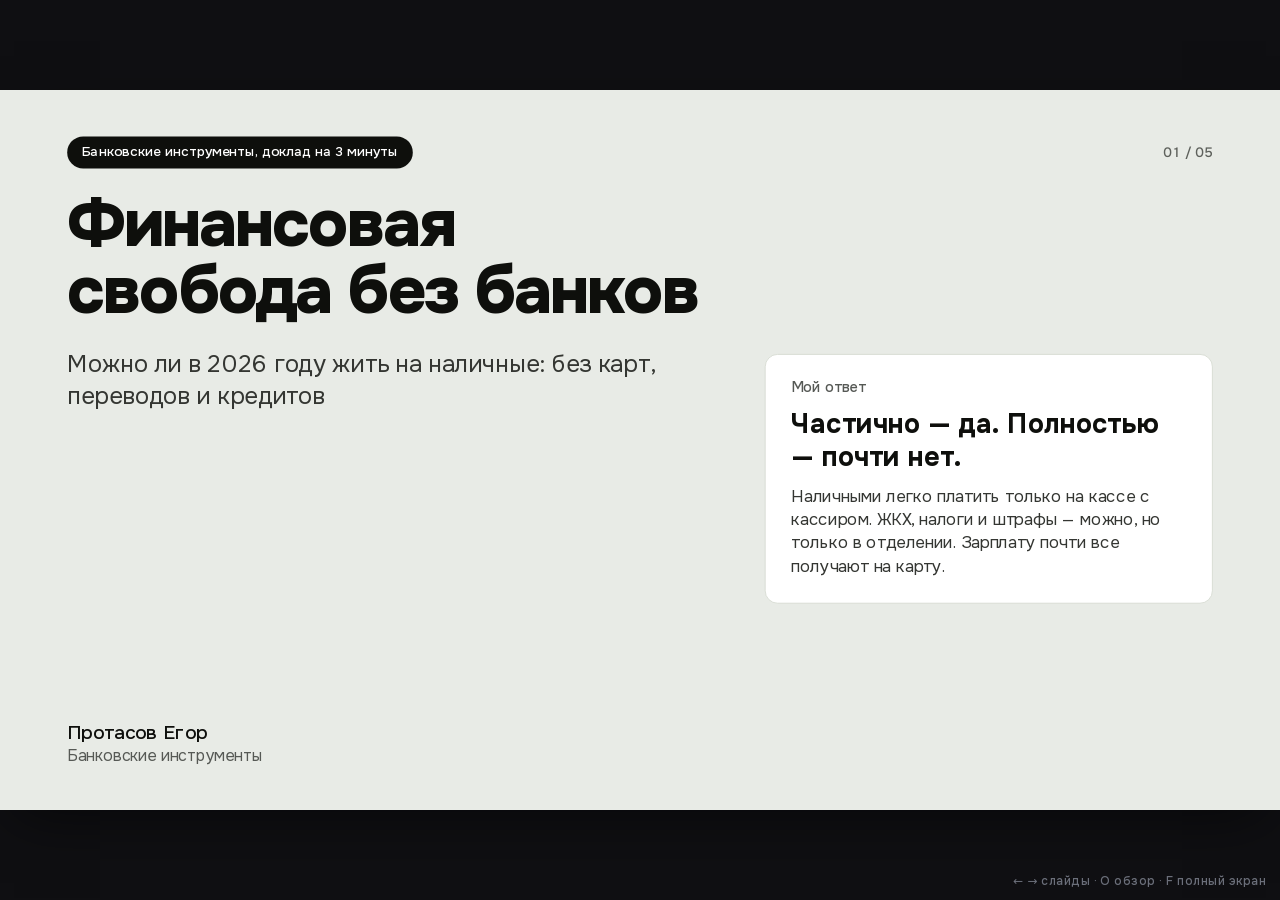
==== commit 9ad1ab6f: "Слайд 2: одна шкала «Наличными?» — да / можно, но сложно / нет Co-Authored-By: Claude Opus 5.5 (1M c" ====
--- a/index.html
+++ b/index.html
@@ -298,7 +298,7 @@
 </head>
 <body>
 <div id="stage"><div id="deck"><svg xmlns="http://www.w3.org/2000/svg" style="display:none"></svg>
-<div id="wipe"></div><section class="s cover" data-t="Обложка"><div class="top"><span class="pill">Банковские инструменты, доклад на 3 минуты</span><span class="cnt"></span></div><div class="body cover"><div class="row fill" style="gap:48px"><div style="flex:1;display:flex;flex-direction:column;min-width:0"><h1 style="font-size:84px;line-height:1">Финансовая свобода без банков</h1><p class="sub">Можно ли в 2026 году жить на наличные: без карт, переводов и кредитов</p><div class="who"><div><b>Протасов Егор</b><br><span>Банковские инструменты</span></div></div></div><div style="width:560px;flex:none;display:flex;flex-direction:column;gap:18px;justify-content:center"><div class="card" style="padding:30px 32px;gap:14px"><span class="lab" style="font:500 18px/1.3 var(--ft);color:var(--slate)">Мой ответ</span><p style="font:700 34px/1.2 var(--fd);color:var(--ink)">Частично — да. Полностью — почти нет.</p><p style="font:400 21px/1.4 var(--ft)">Наличными можно платить в магазине, но зарплата, налоги, ЖКХ и штрафы всё равно проходят через банк.</p></div></div></div></div></section><section class="s " data-t="Один день без карты"><div class="top"><span class="pill">Один день без карты</span><span class="cnt"></span></div><h1>Наличными просто проходят два платежа из восьми. Ещё три — только в отделении</h1><div class="body"><div class="day" style="margin:auto 0"><div class="h">Платёж</div><div class="h">Как заплатить без карты</div><div class="h">Итог</div><div class="k"><svg class="ui " viewBox="0 0 24 24" aria-hidden="true"><path d="M3.5 7.5h15a2 2 0 0 1 2 2v9a2 2 0 0 1-2 2h-15z"/><path d="M3.5 7.5 15 3.5v4"/><circle cx="16.5" cy="14" r="1.2"/></svg>Зарплата</div><div>Законно в кассе (ст. 136 ТК), но 86% получают доход на карту</div><div><span class="vd vcash"><i></i>можно, но редко</span></div><div class="k"><svg class="ui " viewBox="0 0 24 24" aria-hidden="true"><path d="M3 11.5 12 4l9 7.5"/><path d="M5.5 10v10h13V10"/></svg>ЖКХ</div><div>На почте или в кассе банка, обычно с комиссией</div><div><span class="vd vbank"><i></i>только в отделении</span></div><div class="k"><svg class="ui " viewBox="0 0 24 24" aria-hidden="true"><path d="M6 2.5h9l3 3v16H6z"/><path d="M9 10h6M9 14h6M9 18h3"/></svg>Налоги</div><div>По квитанции в банке, на почте или в МФЦ</div><div><span class="vd vbank"><i></i>только в отделении</span></div><div class="k"><svg class="ui " viewBox="0 0 24 24" aria-hidden="true"><path d="M4 16.5V12l2-5h12l2 5v4.5"/><path d="M3 16.5h18"/><circle cx="7.5" cy="16.5" r="1.8"/><circle cx="16.5" cy="16.5" r="1.8"/><path d="M4.5 12h15"/></svg>Штрафы ГИБДД</div><div>В кассе банка или на почте, возможна комиссия</div><div><span class="vd vbank"><i></i>только в отделении</span></div><div class="k"><svg class="ui " viewBox="0 0 24 24" aria-hidden="true"><rect x="3.5" y="3.5" width="17" height="17" rx="3"/><path d="M9.5 17V7.5h3.5a3 3 0 0 1 0 6H9.5"/></svg>Парковка в Москве</div><div>Паркоматы наличные не берут, 95% платят в приложении</div><div><span class="vd vcard"><i></i>только через банк</span></div><div class="k"><svg class="ui " viewBox="0 0 24 24" aria-hidden="true"><path d="M5 8h14l-1 12.5H6z"/><path d="M9 8V6.5a3 3 0 0 1 6 0V8"/></svg>Маркетплейс</div><div>WB — только онлайн, Ozon — через свои банкоматы до 15 тыс. ₽</div><div><span class="vd vcard"><i></i>только через банк</span></div><div class="k"><svg class="ui " viewBox="0 0 24 24" aria-hidden="true"><rect x="2.5" y="5.5" width="19" height="13" rx="2.2"/><path d="M2.5 10h19"/><path d="M6 15h4"/></svg>Касса самообслуживания</div><div>Только карта и СБП, наличные не принимает</div><div><span class="vd vcard"><i></i>только через банк</span></div><div class="k"><svg class="ui " viewBox="0 0 24 24" aria-hidden="true"><path d="M3.5 9.5 5 4.5h14l1.5 5"/><path d="M3.5 9.5h17v2a2.8 2.8 0 0 1-5.6 0 2.8 2.8 0 0 1-5.8 0 2.8 2.8 0 0 1-5.6 0z"/><path d="M5 12.5v8h14v-8"/></svg>Касса с кассиром</div><div>Обязана принять наличные: ст. 140 ГК, штраф до 50 тыс. ₽</div><div><span class="vd vcash"><i></i>наличными можно</span></div></div><p class="foot">ТК РФ ст. 136, НК РФ ст. 45, ГК РФ ст. 140, КоАП ст. 14.8; Почта России; АМПП (2023); РБК и iXBT — Ozon, 28.09.2026; X5 (2023); доход на карту — опрос Банка России о платёжном поведении, 2025.</p></div></section><section class="s " data-t="Безнал растёт"><div class="top"><span class="pill">Куда движется</span><span class="cnt"></span></div><h1>Безнал за шесть лет вырос с 65 до 88% розничных покупок, банкоматов стало на треть меньше</h1><div class="body"><div class="row fill" style="gap:34px;align-items:center"><div class="chart" style="flex:1.3"><svg viewBox="0 0 860 470" width="860" height="470" aria-hidden="true"><line x1="64" x2="830" y1="420.0" y2="420.0" stroke="#C9D0C3" stroke-width="1"/><text class="ax" x="54" y="425.0" text-anchor="end">50%</text><line x1="64" x2="830" y1="342.0" y2="342.0" stroke="#C9D0C3" stroke-width="1"/><text class="ax" x="54" y="347.0" text-anchor="end">60%</text><line x1="64" x2="830" y1="264.0" y2="264.0" stroke="#C9D0C3" stroke-width="1"/><text class="ax" x="54" y="269.0" text-anchor="end">70%</text><line x1="64" x2="830" y1="186.0" y2="186.0" stroke="#C9D0C3" stroke-width="1"/><text class="ax" x="54" y="191.0" text-anchor="end">80%</text><line x1="64" x2="830" y1="108.0" y2="108.0" stroke="#C9D0C3" stroke-width="1"/><text class="ax" x="54" y="113.0" text-anchor="end">90%</text><line x1="64" x2="830" y1="30.0" y2="30.0" stroke="#C9D0C3" stroke-width="1"/><text class="ax" x="54" y="35.0" text-anchor="end">100%</text><path d="M64.0,420 L64.0,305.3 L191.7,261.7 L319.3,240.6 L447.0,200.8 L574.7,159.5 L702.3,140.8 L830.0,123.6 L830.0,420 Z" fill="#E2F6D5"/><path d="M64.0,305.3 L191.7,261.7 L319.3,240.6 L447.0,200.8 L574.7,159.5 L702.3,140.8 L830.0,123.6" fill="none" stroke="#163300" stroke-width="4" stroke-linejoin="round"/><circle cx="64.0" cy="305.3" r="6" fill="#fff" stroke="#163300" stroke-width="3"/><text class="val" x="64.0" y="287.3" text-anchor="middle" style="font-size:18px">64,7%</text><text class="ax" x="64.0" y="454" text-anchor="middle" style="font-size:17px">2019</text><circle cx="191.7" cy="261.7" r="6" fill="#fff" stroke="#163300" stroke-width="3"/><text class="val" x="191.7" y="243.7" text-anchor="middle" style="font-size:18px">70,3%</text><text class="ax" x="191.7" y="454" text-anchor="middle" style="font-size:17px">2020</text><circle cx="319.3" cy="240.6" r="6" fill="#fff" stroke="#163300" stroke-width="3"/><text class="val" x="319.3" y="222.6" text-anchor="middle" style="font-size:18px">≈73%</text><text class="ax" x="319.3" y="454" text-anchor="middle" style="font-size:17px">2021</text><circle cx="447.0" cy="200.8" r="6" fill="#fff" stroke="#163300" stroke-width="3"/><text class="val" x="447.0" y="182.8" text-anchor="middle" style="font-size:18px">78,1%</text><text class="ax" x="447.0" y="454" text-anchor="middle" style="font-size:17px">2022</text><circle cx="574.7" cy="159.5" r="6" fill="#fff" stroke="#163300" stroke-width="3"/><text class="val" x="574.7" y="141.5" text-anchor="middle" style="font-size:18px">83,4%</text><text class="ax" x="574.7" y="454" text-anchor="middle" style="font-size:17px">2023</text><circle cx="702.3" cy="140.8" r="6" fill="#fff" stroke="#163300" stroke-width="3"/><text class="val" x="702.3" y="122.8" text-anchor="middle" style="font-size:18px">85,8%</text><text class="ax" x="702.3" y="454" text-anchor="middle" style="font-size:17px">2024</text><circle cx="830.0" cy="123.6" r="9" fill="#9FE870" stroke="#163300" stroke-width="3"/><text class="val" x="836.0" y="105.6" text-anchor="end" style="font-size:24px">88,0%</text><text class="ax" x="830.0" y="454" text-anchor="middle" style="font-size:17px">2025</text></svg><div class="leg"><span>доля безналичных платежей в розничном обороте, Банк России</span></div></div><div style="flex:1;display:flex;flex-direction:column;gap:16px"><div class="facts"><div class="fi"><svg class="ui sm" viewBox="0 0 24 24" aria-hidden="true"><rect x="2.5" y="5.5" width="19" height="13" rx="2.2"/><path d="M2.5 10h19"/><path d="M6 15h4"/></svg><div><b>94% взрослых с картой</b><i>86% получают доход сразу на карту.</i></div></div><div class="fi"><svg class="ui sm" viewBox="0 0 24 24" aria-hidden="true"><rect x="2.5" y="6" width="19" height="12" rx="1.8"/><circle cx="12" cy="12" r="2.6"/><path d="M6 9.5v5M18 9.5v5"/></svg><div><b>Банкоматов −32%</b><i>Было 202,6 тыс. в начале 2020 года, стало 137,9 тыс.</i></div></div><div class="fi"><svg class="ui sm" viewBox="0 0 24 24" aria-hidden="true"><path d="M3 11.5 12 4l9 7.5"/><path d="M5.5 10v10h13V10"/></svg><div><b>Офисов банков всё меньше</b><i>22 355 в начале 2026 года, 20 869 на 1 сентября.</i></div></div><div class="fi"><svg class="ui sm" viewBox="0 0 24 24" aria-hidden="true"><path d="M13 2.5 5 13.5h6l-1 8 8-11h-6z"/></svg><div><b>СБП: 18,3 млрд переводов</b><i>За 2025 год на 103 трлн ₽, в 1,4 раза больше, чем годом раньше.</i></div></div></div></div></div><p class="foot">Банк России: стратегии НПС 2021–2023, итоги 2022 и 2023 годов; 2024–2025 — Интерфакс со ссылкой на ЦБ; 2021 — около 73%, округлено ЦБ. Банкоматы и офисы — статистика НПС и банковского сектора; СБП — обзор за IV кв. 2025; карты — опрос ЦБ и НАФИ, 2025.</p></div></section><section class="s " data-t="Что дальше"><div class="top"><span class="pill">Что дальше</span><span class="cnt"></span></div><h1>Государство ведёт платежи в цифру, а наличных на руках вдвое больше, чем в 2020 году</h1><div class="body"><div class="g2" style="margin:auto 0;align-items:stretch"><div class="sticky teal tight"><span class="lab">Толкает в безнал</span><div class="facts"><div class="fi"><svg class="ui sm" viewBox="0 0 24 24" aria-hidden="true"><path d="M3.5 7.5h15a2 2 0 0 1 2 2v9a2 2 0 0 1-2 2h-15z"/><path d="M3.5 7.5 15 3.5v4"/><circle cx="16.5" cy="14" r="1.2"/></svg><div><b>Цифровой рубль с 1 сентября 2026</b><i>Крупнейшие банки и магазины с выручкой от 120 млн ₽. За три недели почти 200 тыс. счетов. С 2027 и 2028 года — остальные.</i></div></div><div class="fi"><svg class="ui sm" viewBox="0 0 24 24" aria-hidden="true"><rect x="3.5" y="3.5" width="7" height="7" rx="1"/><rect x="13.5" y="3.5" width="7" height="7" rx="1"/><rect x="3.5" y="13.5" width="7" height="7" rx="1"/><path d="M13.5 13.5h3v3M20.5 13.5v7h-4M13.5 17.5v3"/></svg><div><b>QR и биометрия</b><i>1,1 млрд оплат за второй квартал 2026 года на 1,7 трлн ₽.</i></div></div><div class="fi"><svg class="ui sm" viewBox="0 0 24 24" aria-hidden="true"><rect x="2.5" y="5.5" width="19" height="13" rx="2.2"/><path d="M2.5 10h19"/><path d="M6 15h4"/></svg><div><b>Кассы самообслуживания</b><i>У X5 это 69 тыс. касс из 140 тыс. Их предпочитают 55% покупателей.</i></div></div></div></div><div class="sticky tight" style="background:var(--orange-l)"><span class="lab" style="color:var(--orange-d)">Держит наличные</span><div class="facts"><div class="fi"><svg class="ui sm" viewBox="0 0 24 24" aria-hidden="true"><rect x="2.5" y="6" width="19" height="12" rx="1.8"/><circle cx="12" cy="12" r="2.6"/><path d="M6 9.5v5M18 9.5v5"/></svg><div><b>20,7 трлн ₽ наличными</b><i>В 2,1 раза больше, чем в начале 2020 года, и +20,9% за год.</i></div></div><div class="fi"><svg class="ui sm" viewBox="0 0 24 24" aria-hidden="true"><circle cx="12" cy="8" r="4"/><path d="M4 21a8 8 0 0 1 16 0"/></svg><div><b>48% не могут без наличных</b><i>27% прямо их предпочитают, 36% хранят сбережения в купюрах.</i></div></div><div class="fi"><svg class="ui sm" viewBox="0 0 24 24" aria-hidden="true"><path d="M5 21V4"/><path d="M5 4h12l-2 4 2 4H5"/></svg><div><b>Первый рост наличных платежей</b><i>Банк России в 2026 году впервые отметил, что платежей наличными стало больше.</i></div></div></div></div></div><p class="foot">Закон 248-ФЗ и Банк России; Интерфакс, 23.09.2026 — счета цифрового рубля; обзор НПС за II кв. 2026; X5 (2026), SuperJob (09.2026); денежные агрегаты ЦБ на 1.09.2026; опрос ЦБ о платёжном поведении, 2025; Коммерсантъ, 04.09.2026.</p></div></section><section class="s " data-t="Мой вывод"><div class="top"><span class="pill">Мой вывод</span><span class="cnt"></span></div><h1>Наличные мне нравятся, но в очередь к одной кассе, когда шесть свободны, я не встану</h1><div class="body"><div class="row fill" style="gap:40px;align-items:flex-end"><div style="flex:1.45;min-width:0"><div class="lanes"><div class="lane"><div class="queue"><div class="person"><svg class="ui " viewBox="0 0 24 24" aria-hidden="true"><circle cx="12" cy="8" r="4"/><path d="M4 21a8 8 0 0 1 16 0"/></svg></div><div class="person"><svg class="ui " viewBox="0 0 24 24" aria-hidden="true"><circle cx="12" cy="8" r="4"/><path d="M4 21a8 8 0 0 1 16 0"/></svg></div><div class="person"><svg class="ui " viewBox="0 0 24 24" aria-hidden="true"><circle cx="12" cy="8" r="4"/><path d="M4 21a8 8 0 0 1 16 0"/></svg></div><div class="person"><svg class="ui " viewBox="0 0 24 24" aria-hidden="true"><circle cx="12" cy="8" r="4"/><path d="M4 21a8 8 0 0 1 16 0"/></svg></div><div class="person"><svg class="ui " viewBox="0 0 24 24" aria-hidden="true"><circle cx="12" cy="8" r="4"/><path d="M4 21a8 8 0 0 1 16 0"/></svg></div></div><div class="till cash"><svg class="ui " viewBox="0 0 24 24" aria-hidden="true"><rect x="2.5" y="6" width="19" height="12" rx="1.8"/><circle cx="12" cy="12" r="2.6"/><path d="M6 9.5v5M18 9.5v5"/></svg><span>Кассир</span></div><span class="cap">очередь</span></div><div class="lane"><div class="queue"></div><div class="till self"><svg class="ui " viewBox="0 0 24 24" aria-hidden="true"><rect x="2.5" y="5.5" width="19" height="13" rx="2.2"/><path d="M2.5 10h19"/><path d="M6 15h4"/></svg><span>Карта или QR</span></div><span class="cap">свободна</span></div><div class="lane"><div class="queue"></div><div class="till self"><svg class="ui " viewBox="0 0 24 24" aria-hidden="true"><rect x="2.5" y="5.5" width="19" height="13" rx="2.2"/><path d="M2.5 10h19"/><path d="M6 15h4"/></svg><span>Карта или QR</span></div><span class="cap">свободна</span></div><div class="lane"><div class="queue"></div><div class="till self"><svg class="ui " viewBox="0 0 24 24" aria-hidden="true"><rect x="2.5" y="5.5" width="19" height="13" rx="2.2"/><path d="M2.5 10h19"/><path d="M6 15h4"/></svg><span>Карта или QR</span></div><span class="cap">свободна</span></div><div class="lane"><div class="queue"></div><div class="till self"><svg class="ui " viewBox="0 0 24 24" aria-hidden="true"><rect x="2.5" y="5.5" width="19" height="13" rx="2.2"/><path d="M2.5 10h19"/><path d="M6 15h4"/></svg><span>Карта или QR</span></div><span class="cap">свободна</span></div><div class="lane"><div class="queue"></div><div class="till self"><svg class="ui " viewBox="0 0 24 24" aria-hidden="true"><rect x="2.5" y="5.5" width="19" height="13" rx="2.2"/><path d="M2.5 10h19"/><path d="M6 15h4"/></svg><span>Карта или QR</span></div><span class="cap">свободна</span></div><div class="lane"><div class="queue"></div><div class="till self"><svg class="ui " viewBox="0 0 24 24" aria-hidden="true"><rect x="2.5" y="5.5" width="19" height="13" rx="2.2"/><path d="M2.5 10h19"/><path d="M6 15h4"/></svg><span>Карта или QR</span></div><span class="cap">свободна</span></div></div></div><div style="flex:1;display:flex;flex-direction:column;gap:16px"><div class="sticky tight" style="background:var(--orange-l)"><span class="lab" style="color:var(--orange-d)">Наличными</span><h4>Еда и мелкие траты</h4><p>Купюры в кошельке — видно, сколько ушло за неделю. Это и есть чувство контроля.</p></div><div class="sticky teal tight"><span class="lab">Через банк</span><h4>Всё обязательное</h4><p>Зарплата, ЖКХ, налоги, штрафы, парковка, заказы. Здесь без карты либо нельзя, либо очередь и комиссия.</p></div></div></div><p class="foot">Кассы самообслуживания принимают карты и СБП, наличные — нет (X5). Их предпочитают 55% покупателей, SuperJob, сентябрь 2026.</p></div></section></div></div>
+<div id="wipe"></div><section class="s cover" data-t="Обложка"><div class="top"><span class="pill">Банковские инструменты, доклад на 3 минуты</span><span class="cnt"></span></div><div class="body cover"><div class="row fill" style="gap:48px"><div style="flex:1;display:flex;flex-direction:column;min-width:0"><h1 style="font-size:84px;line-height:1">Финансовая свобода без банков</h1><p class="sub">Можно ли в 2026 году жить на наличные: без карт, переводов и кредитов</p><div class="who"><div><b>Протасов Егор</b><br><span>Банковские инструменты</span></div></div></div><div style="width:560px;flex:none;display:flex;flex-direction:column;gap:18px;justify-content:center"><div class="card" style="padding:30px 32px;gap:14px"><span class="lab" style="font:500 18px/1.3 var(--ft);color:var(--slate)">Мой ответ</span><p style="font:700 34px/1.2 var(--fd);color:var(--ink)">Частично — да. Полностью — почти нет.</p><p style="font:400 21px/1.4 var(--ft)">Наличными легко платить только на кассе с кассиром. ЖКХ, налоги и штрафы — можно, но только в отделении. Зарплату почти все получают на карту.</p></div></div></div></div></section><section class="s " data-t="Один день без карты"><div class="top"><span class="pill">Один день без карты</span><span class="cnt"></span></div><h1>Из восьми привычных платежей наличными легко закрыть только один</h1><div class="body"><div class="day" style="margin:auto 0"><div class="h">Платёж</div><div class="h">Как заплатить наличными</div><div class="h">Наличными?</div><div class="k"><svg class="ui " viewBox="0 0 24 24" aria-hidden="true"><path d="M3.5 7.5h15a2 2 0 0 1 2 2v9a2 2 0 0 1-2 2h-15z"/><path d="M3.5 7.5 15 3.5v4"/><circle cx="16.5" cy="14" r="1.2"/></svg>Зарплата</div><div>В кассе работодателя, если он согласен. 86% получают на карту</div><div><span class="vd vbank"><i></i>можно, но редко</span></div><div class="k"><svg class="ui " viewBox="0 0 24 24" aria-hidden="true"><path d="M3 11.5 12 4l9 7.5"/><path d="M5.5 10v10h13V10"/></svg>ЖКХ</div><div>Только на почте или в кассе банка, обычно с комиссией</div><div><span class="vd vbank"><i></i>можно, но сложно</span></div><div class="k"><svg class="ui " viewBox="0 0 24 24" aria-hidden="true"><path d="M6 2.5h9l3 3v16H6z"/><path d="M9 10h6M9 14h6M9 18h3"/></svg>Налоги</div><div>Только по квитанции в банке, на почте или в МФЦ</div><div><span class="vd vbank"><i></i>можно, но сложно</span></div><div class="k"><svg class="ui " viewBox="0 0 24 24" aria-hidden="true"><path d="M4 16.5V12l2-5h12l2 5v4.5"/><path d="M3 16.5h18"/><circle cx="7.5" cy="16.5" r="1.8"/><circle cx="16.5" cy="16.5" r="1.8"/><path d="M4.5 12h15"/></svg>Штрафы ГИБДД</div><div>Только в кассе банка или на почте, возможна комиссия</div><div><span class="vd vbank"><i></i>можно, но сложно</span></div><div class="k"><svg class="ui " viewBox="0 0 24 24" aria-hidden="true"><rect x="3.5" y="3.5" width="17" height="17" rx="3"/><path d="M9.5 17V7.5h3.5a3 3 0 0 1 0 6H9.5"/></svg>Парковка в Москве</div><div>Напрямую никак: только приложение, SMS или сайт</div><div><span class="vd vno"><i></i>нет</span></div><div class="k"><svg class="ui " viewBox="0 0 24 24" aria-hidden="true"><path d="M5 8h14l-1 12.5H6z"/><path d="M9 8V6.5a3 3 0 0 1 6 0V8"/></svg>Маркетплейс</div><div>WB — никак, Ozon — через свои банкоматы до 15 тыс. ₽</div><div><span class="vd vno"><i></i>почти нет</span></div><div class="k"><svg class="ui " viewBox="0 0 24 24" aria-hidden="true"><rect x="2.5" y="5.5" width="19" height="13" rx="2.2"/><path d="M2.5 10h19"/><path d="M6 15h4"/></svg>Касса самообслуживания</div><div>Только на редких моделях с приёмом купюр</div><div><span class="vd vno"><i></i>почти нет</span></div><div class="k"><svg class="ui " viewBox="0 0 24 24" aria-hidden="true"><path d="M3.5 9.5 5 4.5h14l1.5 5"/><path d="M3.5 9.5h17v2a2.8 2.8 0 0 1-5.6 0 2.8 2.8 0 0 1-5.8 0 2.8 2.8 0 0 1-5.6 0z"/><path d="M5 12.5v8h14v-8"/></svg>Касса с кассиром</div><div>Обязана принять: ст. 140 ГК, штраф за отказ до 50 тыс. ₽</div><div><span class="vd vcash"><i></i>да</span></div></div><p class="foot">ТК РФ ст. 136, НК РФ ст. 45, ГК РФ ст. 140, КоАП ст. 14.8; Почта России; parking.mos.ru, сентябрь 2026; iXBT — Ozon, 28.09.2026; Юга.ру — WB, 14.05.2026; РОКАС — кассы самообслуживания, 2026; доход на карту — опрос Банка России за 2025 год.</p></div></section><section class="s " data-t="Безнал растёт"><div class="top"><span class="pill">Куда движется</span><span class="cnt"></span></div><h1>Безнал за шесть лет вырос с 65 до 88% розничных покупок, банкоматов стало на треть меньше</h1><div class="body"><div class="row fill" style="gap:34px;align-items:center"><div class="chart" style="flex:1.3"><svg viewBox="0 0 860 470" width="860" height="470" aria-hidden="true"><line x1="64" x2="830" y1="420.0" y2="420.0" stroke="#C9D0C3" stroke-width="1"/><text class="ax" x="54" y="425.0" text-anchor="end">50%</text><line x1="64" x2="830" y1="342.0" y2="342.0" stroke="#C9D0C3" stroke-width="1"/><text class="ax" x="54" y="347.0" text-anchor="end">60%</text><line x1="64" x2="830" y1="264.0" y2="264.0" stroke="#C9D0C3" stroke-width="1"/><text class="ax" x="54" y="269.0" text-anchor="end">70%</text><line x1="64" x2="830" y1="186.0" y2="186.0" stroke="#C9D0C3" stroke-width="1"/><text class="ax" x="54" y="191.0" text-anchor="end">80%</text><line x1="64" x2="830" y1="108.0" y2="108.0" stroke="#C9D0C3" stroke-width="1"/><text class="ax" x="54" y="113.0" text-anchor="end">90%</text><line x1="64" x2="830" y1="30.0" y2="30.0" stroke="#C9D0C3" stroke-width="1"/><text class="ax" x="54" y="35.0" text-anchor="end">100%</text><path d="M64.0,420 L64.0,305.3 L173.4,261.7 L282.9,240.6 L392.3,200.8 L501.7,159.5 L611.1,140.8 L720.6,123.6 L830.0,120.5 L830.0,420 Z" fill="#E2F6D5"/><path d="M64.0,305.3 L173.4,261.7 L282.9,240.6 L392.3,200.8 L501.7,159.5 L611.1,140.8 L720.6,123.6 L830.0,120.5" fill="none" stroke="#163300" stroke-width="4" stroke-linejoin="round"/><circle cx="64.0" cy="305.3" r="6" fill="#fff" stroke="#163300" stroke-width="3"/><text class="val" x="64.0" y="287.3" text-anchor="middle" style="font-size:18px">64,7%</text><text class="ax" x="64.0" y="454" text-anchor="middle" style="font-size:17px">2019</text><circle cx="173.4" cy="261.7" r="6" fill="#fff" stroke="#163300" stroke-width="3"/><text class="val" x="173.4" y="243.7" text-anchor="middle" style="font-size:18px">70,3%</text><text class="ax" x="173.4" y="454" text-anchor="middle" style="font-size:17px">2020</text><circle cx="282.9" cy="240.6" r="6" fill="#fff" stroke="#163300" stroke-width="3"/><text class="val" x="282.9" y="222.6" text-anchor="middle" style="font-size:18px">≈73%</text><text class="ax" x="282.9" y="454" text-anchor="middle" style="font-size:17px">2021</text><circle cx="392.3" cy="200.8" r="6" fill="#fff" stroke="#163300" stroke-width="3"/><text class="val" x="392.3" y="182.8" text-anchor="middle" style="font-size:18px">78,1%</text><text class="ax" x="392.3" y="454" text-anchor="middle" style="font-size:17px">2022</text><circle cx="501.7" cy="159.5" r="6" fill="#fff" stroke="#163300" stroke-width="3"/><text class="val" x="501.7" y="141.5" text-anchor="middle" style="font-size:18px">83,4%</text><text class="ax" x="501.7" y="454" text-anchor="middle" style="font-size:17px">2023</text><circle cx="611.1" cy="140.8" r="6" fill="#fff" stroke="#163300" stroke-width="3"/><text class="val" x="611.1" y="122.8" text-anchor="middle" style="font-size:18px">85,8%</text><text class="ax" x="611.1" y="454" text-anchor="middle" style="font-size:17px">2024</text><circle cx="720.6" cy="123.6" r="6" fill="#fff" stroke="#163300" stroke-width="3"/><text class="val" x="720.6" y="105.6" text-anchor="middle" style="font-size:18px">88,0%</text><text class="ax" x="720.6" y="454" text-anchor="middle" style="font-size:17px">2025</text><circle cx="830.0" cy="120.5" r="9" fill="#9FE870" stroke="#163300" stroke-width="3"/><text class="val" x="836.0" y="102.5" text-anchor="end" style="font-size:24px">88,4%</text><text class="ax" x="842.0" y="454" text-anchor="end" style="font-size:17px">I пол. 2026</text></svg><div class="leg"><span>доля безналичных платежей в розничном обороте, Банк России; 2026 — первое полугодие, в I квартале было 88,9%</span></div></div><div style="flex:1;display:flex;flex-direction:column;gap:16px"><div class="facts"><div class="fi"><svg class="ui sm" viewBox="0 0 24 24" aria-hidden="true"><rect x="2.5" y="5.5" width="19" height="13" rx="2.2"/><path d="M2.5 10h19"/><path d="M6 15h4"/></svg><div><b>94% взрослых с картой</b><i>86% получают доход сразу на карту.</i></div></div><div class="fi"><svg class="ui sm" viewBox="0 0 24 24" aria-hidden="true"><rect x="2.5" y="6" width="19" height="12" rx="1.8"/><circle cx="12" cy="12" r="2.6"/><path d="M6 9.5v5M18 9.5v5"/></svg><div><b>Банкоматов −31%</b><i>202,6 тыс. в 2020 году, 139,1 тыс. на 1 июля 2026. Во II квартале впервые за годы подросли: их переоснащают под безнал.</i></div></div><div class="fi"><svg class="ui sm" viewBox="0 0 24 24" aria-hidden="true"><path d="M3 11.5 12 4l9 7.5"/><path d="M5.5 10v10h13V10"/></svg><div><b>Офисов банков всё меньше</b><i>22 355 в начале 2026 года, 20 869 на 1 сентября.</i></div></div><div class="fi"><svg class="ui sm" viewBox="0 0 24 24" aria-hidden="true"><path d="M13 2.5 5 13.5h6l-1 8 8-11h-6z"/></svg><div><b>СБП: 18,3 млрд переводов</b><i>За 2025 год на 103 трлн ₽, в 1,4 раза больше, чем годом раньше.</i></div></div></div></div></div><p class="foot">Банк России: стратегия НПС 2021–2023, итоги 2022–2023 годов, обзор НПС за II кв. 2026 (4.09.2026); 2021 — оценка ЦБ, «Ведомости»; 2024–2025 — Интерфакс. Банкоматы и офисы — статистика ЦБ на 1.07 и 1.09.2026; СБП — ЦБ за 2025 год; карты — опрос ЦБ за 2025 год.</p></div></section><section class="s " data-t="Что дальше"><div class="top"><span class="pill">Что дальше</span><span class="cnt"></span></div><h1>Государство ведёт платежи в цифру, а наличных на руках вдвое больше, чем в 2020 году</h1><div class="body"><div class="g2" style="margin:auto 0;align-items:stretch"><div class="sticky teal tight"><span class="lab">Толкает в безнал</span><div class="facts"><div class="fi"><svg class="ui sm" viewBox="0 0 24 24" aria-hidden="true"><path d="M3.5 7.5h15a2 2 0 0 1 2 2v9a2 2 0 0 1-2 2h-15z"/><path d="M3.5 7.5 15 3.5v4"/><circle cx="16.5" cy="14" r="1.2"/></svg><div><b>Цифровой рубль с 1 сентября 2026</b><i>Крупнейшие банки и магазины с выручкой от 120 млн ₽. К 23 сентября — 200 тыс. счетов. С 2027 и 2028 года — остальные.</i></div></div><div class="fi"><svg class="ui sm" viewBox="0 0 24 24" aria-hidden="true"><rect x="3.5" y="3.5" width="7" height="7" rx="1"/><rect x="13.5" y="3.5" width="7" height="7" rx="1"/><rect x="3.5" y="13.5" width="7" height="7" rx="1"/><path d="M13.5 13.5h3v3M20.5 13.5v7h-4M13.5 17.5v3"/></svg><div><b>QR и биометрия</b><i>1,1 млрд оплат за второй квартал 2026 года на 1,7 трлн ₽.</i></div></div><div class="fi"><svg class="ui sm" viewBox="0 0 24 24" aria-hidden="true"><rect x="2.5" y="5.5" width="19" height="13" rx="2.2"/><path d="M2.5 10h19"/><path d="M6 15h4"/></svg><div><b>Кассы самообслуживания</b><i>У X5 их уже больше 69 тыс. — почти половина всех касс сети (май 2026).</i></div></div></div></div><div class="sticky tight" style="background:var(--orange-l)"><span class="lab" style="color:var(--orange-d)">Держит наличные</span><div class="facts"><div class="fi"><svg class="ui sm" viewBox="0 0 24 24" aria-hidden="true"><rect x="2.5" y="6" width="19" height="12" rx="1.8"/><circle cx="12" cy="12" r="2.6"/><path d="M6 9.5v5M18 9.5v5"/></svg><div><b>20,7 трлн ₽ наличными</b><i>В 2,1 раза больше, чем в начале 2020 года, и +20,9% за год.</i></div></div><div class="fi"><svg class="ui sm" viewBox="0 0 24 24" aria-hidden="true"><circle cx="12" cy="8" r="4"/><path d="M4 21a8 8 0 0 1 16 0"/></svg><div><b>48% не могут без наличных</b><i>27% их предпочитают, но только наличными платят 6%.</i></div></div><div class="fi"><svg class="ui sm" viewBox="0 0 24 24" aria-hidden="true"><path d="M5 21V4"/><path d="M5 4h12l-2 4 2 4H5"/></svg><div><b>Первый рост наличных платежей</b><i>Во II квартале 2026 года ЦБ впервые отметил прирост платежей наличными. Доля безнала за полугодие — 88,4%.</i></div></div></div></div></div><p class="foot">Закон 248-ФЗ и Банк России; Интерфакс, 23.09.2026 — счета цифрового рубля; обзор НПС ЦБ за II кв. 2026 (4.09.2026); X5 — Retail.ru, 18.05.2026; денежные агрегаты ЦБ на 1.09.2026; опрос ЦБ о платёжном поведении за 2025 год.</p></div></section><section class="s " data-t="Мой вывод"><div class="top"><span class="pill">Мой вывод</span><span class="cnt"></span></div><h1>Наличные мне нравятся, но в очередь к одной кассе, когда шесть свободны, я не встану</h1><div class="body"><div class="row fill" style="gap:40px;align-items:flex-end"><div style="flex:1.45;min-width:0"><div class="lanes"><div class="lane"><div class="queue"><div class="person"><svg class="ui " viewBox="0 0 24 24" aria-hidden="true"><circle cx="12" cy="8" r="4"/><path d="M4 21a8 8 0 0 1 16 0"/></svg></div><div class="person"><svg class="ui " viewBox="0 0 24 24" aria-hidden="true"><circle cx="12" cy="8" r="4"/><path d="M4 21a8 8 0 0 1 16 0"/></svg></div><div class="person"><svg class="ui " viewBox="0 0 24 24" aria-hidden="true"><circle cx="12" cy="8" r="4"/><path d="M4 21a8 8 0 0 1 16 0"/></svg></div><div class="person"><svg class="ui " viewBox="0 0 24 24" aria-hidden="true"><circle cx="12" cy="8" r="4"/><path d="M4 21a8 8 0 0 1 16 0"/></svg></div><div class="person"><svg class="ui " viewBox="0 0 24 24" aria-hidden="true"><circle cx="12" cy="8" r="4"/><path d="M4 21a8 8 0 0 1 16 0"/></svg></div></div><div class="till cash"><svg class="ui " viewBox="0 0 24 24" aria-hidden="true"><rect x="2.5" y="6" width="19" height="12" rx="1.8"/><circle cx="12" cy="12" r="2.6"/><path d="M6 9.5v5M18 9.5v5"/></svg><span>Кассир</span></div><span class="cap">очередь</span></div><div class="lane"><div class="queue"></div><div class="till self"><svg class="ui " viewBox="0 0 24 24" aria-hidden="true"><rect x="2.5" y="5.5" width="19" height="13" rx="2.2"/><path d="M2.5 10h19"/><path d="M6 15h4"/></svg><span>Карта или QR</span></div><span class="cap">свободна</span></div><div class="lane"><div class="queue"></div><div class="till self"><svg class="ui " viewBox="0 0 24 24" aria-hidden="true"><rect x="2.5" y="5.5" width="19" height="13" rx="2.2"/><path d="M2.5 10h19"/><path d="M6 15h4"/></svg><span>Карта или QR</span></div><span class="cap">свободна</span></div><div class="lane"><div class="queue"></div><div class="till self"><svg class="ui " viewBox="0 0 24 24" aria-hidden="true"><rect x="2.5" y="5.5" width="19" height="13" rx="2.2"/><path d="M2.5 10h19"/><path d="M6 15h4"/></svg><span>Карта или QR</span></div><span class="cap">свободна</span></div><div class="lane"><div class="queue"></div><div class="till self"><svg class="ui " viewBox="0 0 24 24" aria-hidden="true"><rect x="2.5" y="5.5" width="19" height="13" rx="2.2"/><path d="M2.5 10h19"/><path d="M6 15h4"/></svg><span>Карта или QR</span></div><span class="cap">свободна</span></div><div class="lane"><div class="queue"></div><div class="till self"><svg class="ui " viewBox="0 0 24 24" aria-hidden="true"><rect x="2.5" y="5.5" width="19" height="13" rx="2.2"/><path d="M2.5 10h19"/><path d="M6 15h4"/></svg><span>Карта или QR</span></div><span class="cap">свободна</span></div><div class="lane"><div class="queue"></div><div class="till self"><svg class="ui " viewBox="0 0 24 24" aria-hidden="true"><rect x="2.5" y="5.5" width="19" height="13" rx="2.2"/><path d="M2.5 10h19"/><path d="M6 15h4"/></svg><span>Карта или QR</span></div><span class="cap">свободна</span></div></div></div><div style="flex:1;display:flex;flex-direction:column;gap:16px"><div class="sticky tight" style="background:var(--orange-l)"><span class="lab" style="color:var(--orange-d)">Наличными</span><h4>Еда и мелкие траты</h4><p>Купюры в кошельке — видно, сколько ушло за неделю. Это и есть чувство контроля.</p></div><div class="sticky teal tight"><span class="lab">Через банк</span><h4>Всё обязательное</h4><p>Зарплата, ЖКХ, налоги, штрафы, парковка, заказы. Здесь без карты либо нельзя, либо очередь и комиссия.</p></div></div></div><p class="foot">Кассы самообслуживания впервые обогнали кассиров: их предпочитают 55% опрошенных, кассира — 40% (SuperJob, 1 600 человек, сентябрь 2026).</p></div></section></div></div>
 <div id="ov" role="dialog" aria-label="Все слайды" aria-modal="true"></div>
 <div id="help">← → слайды · O обзор · F полный экран</div>
 <script>
